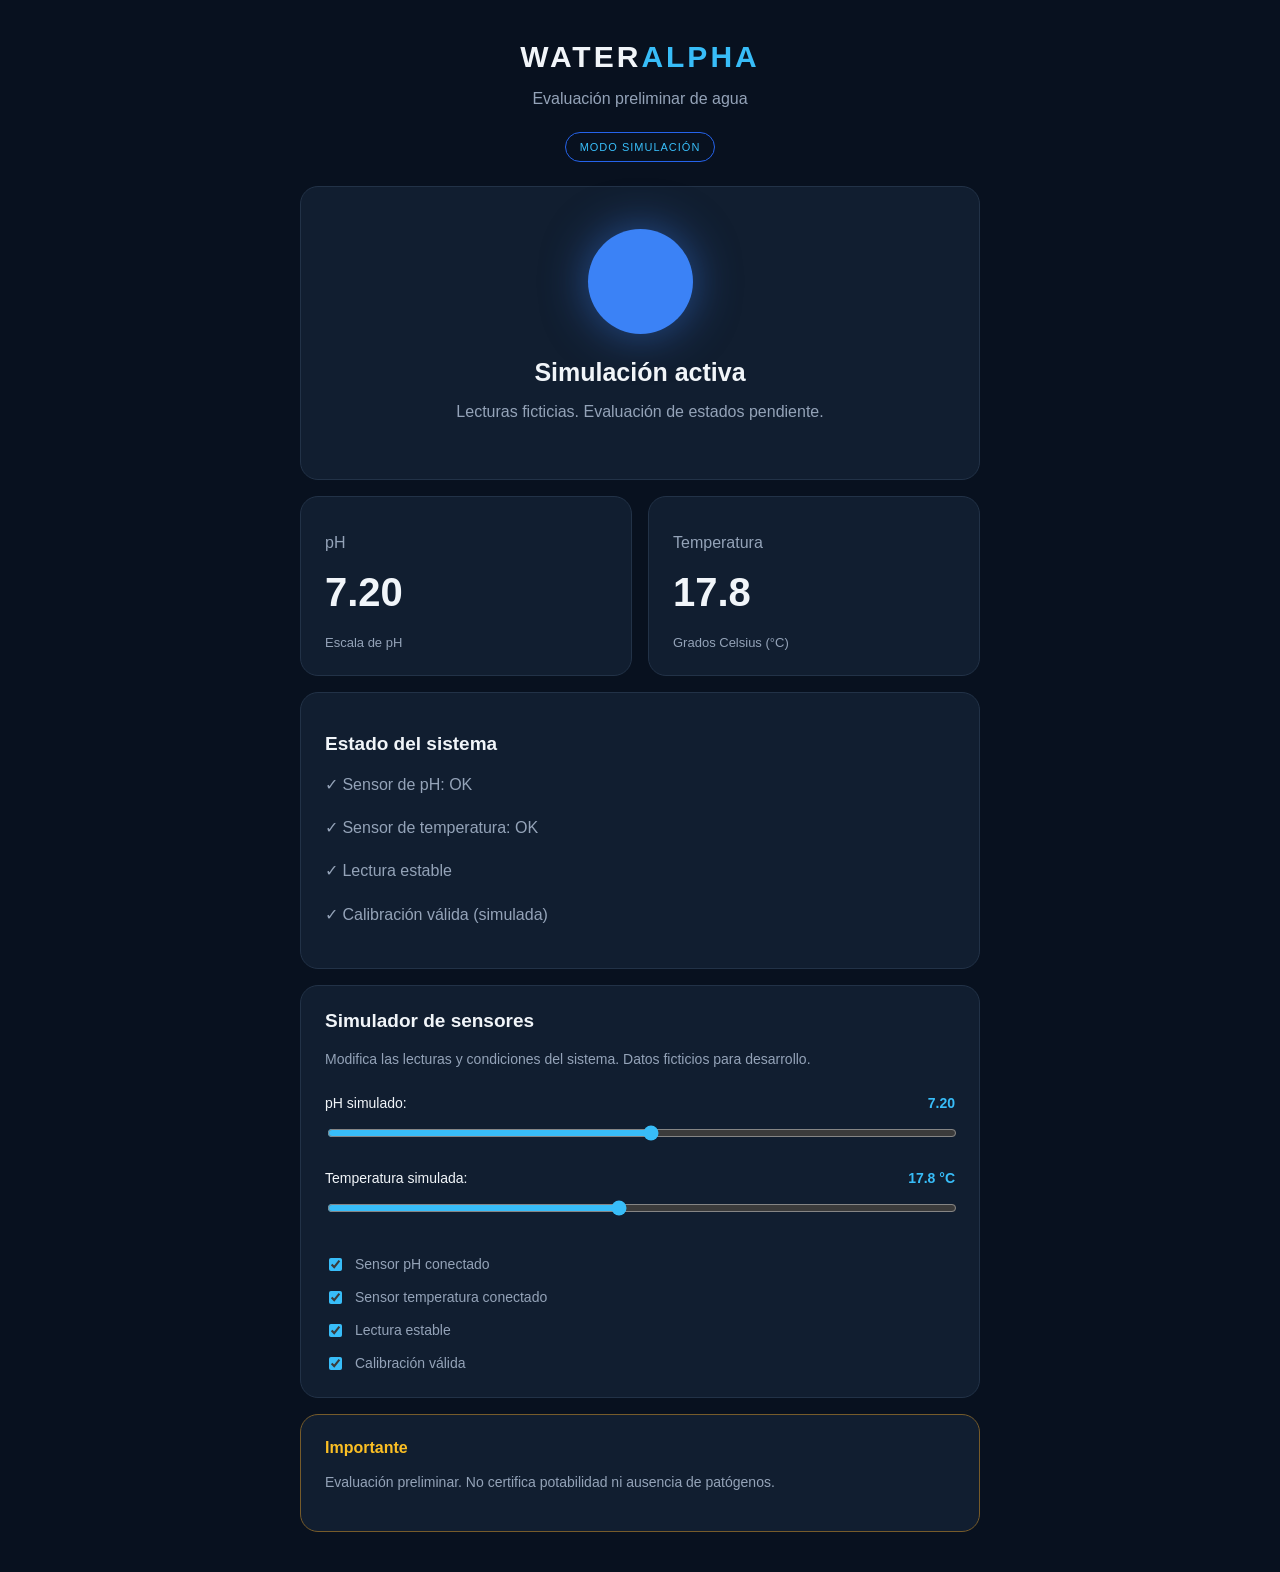
==== web/index.html @ 12fd8f4f "feat: simulador inicial de sensores y controles web Interfaz inicial WaterAlpha con HTML, CSS y Java" ====
<!DOCTYPE html>
<html lang="es">
<head>
  <meta charset="UTF-8">
  <meta name="viewport" content="width=device-width, initial-scale=1.0">

  <title>WaterAlpha | Evaluación de agua</title>

  <!-- Conexión con nuestro archivo CSS -->
  <link rel="stylesheet" href="style.css">
  <script src="mock.js" defer></script>
  <script src="app.js" defer></script>  
</head>

<body>

  <main class="dashboard">

    <!-- ENCABEZADO -->
    <header class="header">
      <span class="brand">WATER<span>ALPHA</span></span>
      <p>Evaluación preliminar de agua</p>
      <span class="mode">MODO SIMULACIÓN</span>
    </header>

    <!-- ESTADO PRINCIPAL -->
    <section class="status-card">
      <div id="status-light" class="status-light blue"></div>

      <h1 id="status-title">Inicializando</h1>

      <p id="status-message">
        Esperando mediciones...
      </p>
    </section>

    <!-- MEDICIONES -->
    <section class="measurements">

      <article class="measurement-card">
        <h2>pH</h2>
        <p id="ph-value" class="value">--</p>
        <span>Escala de pH</span>
      </article>

      <article class="measurement-card">
        <h2>Temperatura</h2>
        <p id="temperature-value" class="value">--</p>
        <span>Grados Celsius (°C)</span>
      </article>

    </section>

    <!-- DIAGNÓSTICO -->
    <section class="diagnostics">
      <h2>Estado del sistema</h2>

      <p id="ph-sensor-status">○ Sensor de pH: pendiente</p>
      <p id="temperature-sensor-status">○ Sensor de temperatura: pendiente</p>
      <p id="stability-status">○ Estabilidad: pendiente</p>
      <p id="calibration-status">○ Calibración: pendiente</p>
    </section>

    
<!-- PANEL DE SIMULACIÓN -->
<section class="simulator">

  <h2>Simulador de sensores</h2>

  <p class="simulator-description">
    Modifica las lecturas y condiciones del sistema.
    Datos ficticios para desarrollo.
  </p>

  <!-- Control de pH -->
  <div class="control">
    <label for="ph-input">
      pH simulado:
      <output id="ph-slider-value">7.20</output>
    </label>

    <input
      type="range"
      id="ph-input"
      min="0"
      max="14"
      step="0.05"
      value="7.2"
    >
  </div>

  <!-- Control de temperatura -->
  <div class="control">
    <label for="temperature-input">
      Temperatura simulada:
      <output id="temperature-slider-value">17.8 °C</output>
    </label>

    <input
      type="range"
      id="temperature-input"
      min="-10"
      max="50"
      step="0.1"
      value="17.8"
    >
  </div>

  <!-- Condiciones del sistema -->
  <div class="mock-flags">

    <label>
      <input type="checkbox" id="ph-connected" checked>
      Sensor pH conectado
    </label>

    <label>
      <input type="checkbox" id="temperature-connected" checked>
      Sensor temperatura conectado
    </label>

    <label>
      <input type="checkbox" id="stable-input" checked>
      Lectura estable
    </label>

    <label>
      <input type="checkbox" id="calibrated-input" checked>
      Calibración válida
    </label>

  </div>

</section>

    <!-- ADVERTENCIA -->
    <footer class="warning">
      <strong>Importante</strong>
      <p>
        Evaluación preliminar. No certifica potabilidad
        ni ausencia de patógenos.
      </p>
    </footer>

  </main>

</body>
</html>
---- web/style.css ----
/* WATERALPHA - ESTILOS INICIALES */

:root {
  --background: #08111f;
  --card: #111e30;
  --text: #f1f5f9;
  --muted: #94a3b8;
  --accent: #38bdf8;
}

* {
  box-sizing: border-box;
}

body {
  margin: 0;
  min-height: 100vh;
  font-family: Arial, sans-serif;
  background: var(--background);
  color: var(--text);
}

.dashboard {
  width: min(100% - 32px, 680px);
  margin: 40px auto;
}

/* ENCABEZADO */

.header {
  text-align: center;
  margin-bottom: 24px;
}

.brand {
  font-size: 30px;
  font-weight: 800;
  letter-spacing: 3px;
}

.brand span {
  color: var(--accent);
}

.header p {
  color: var(--muted);
}

.mode {
  display: inline-block;
  margin-top: 8px;
  padding: 8px 14px;
  border: 1px solid #2563eb;
  border-radius: 30px;
  font-size: 11px;
  letter-spacing: 1px;
  color: var(--accent);
}

/* TARJETAS */

.status-card,
.measurement-card,
.diagnostics,
.warning {
  background: var(--card);
  border: 1px solid #223247;
  border-radius: 18px;
  padding: 24px;
}

.status-card {
  text-align: center;
  padding: 42px 24px;
}

.status-card h1 {
  font-size: 25px;
  margin-bottom: 8px;
}

.status-card p {
  color: var(--muted);
}

/* LED VIRTUAL */

.status-light {
  width: 105px;
  height: 105px;
  margin: 0 auto 24px;
  border-radius: 50%;
  transition: background 0.3s, box-shadow 0.3s;
}

.status-light.blue {
  background: #3b82f6;
  box-shadow: 0 0 45px #3b82f680;
}

/* MEDICIONES */

.measurements {
  display: grid;
  grid-template-columns: repeat(2, 1fr);
  gap: 16px;
  margin: 16px 0;
}

.measurement-card h2 {
  color: var(--muted);
  font-size: 16px;
  font-weight: 400;
}

.value {
  font-size: 40px;
  font-weight: 700;
  margin: 18px 0;
}

.measurement-card span {
  color: var(--muted);
  font-size: 13px;
}

/* DIAGNÓSTICO */

.diagnostics h2 {
  font-size: 19px;
}

.diagnostics p {
  color: var(--muted);
  line-height: 1.7;
}

/* ADVERTENCIA */

.warning {
  margin-top: 16px;
  border-color: #765b2a;
}

.warning strong {
  color: #fbbf24;
}

.warning p {
  color: var(--muted);
  font-size: 14px;
  line-height: 1.6;
}

/* ADAPTACIÓN PARA CELULARES */

@media (max-width: 480px) {
  .dashboard {
    margin: 20px auto;
  }

  .measurements {
    grid-template-columns: 1fr;
  }

  .value {
    font-size: 36px;
  }
}


/* PANEL DE SIMULACIÓN */

.simulator {
  background: var(--card);
  border: 1px solid #223247;
  border-radius: 18px;
  padding: 24px;
  margin-top: 16px;
}

.simulator h2 {
  margin-top: 0;
  font-size: 19px;
}

.simulator-description {
  color: var(--muted);
  font-size: 14px;
  line-height: 1.6;
  margin-bottom: 25px;
}

.control {
  margin-bottom: 25px;
}

.control label {
  display: flex;
  justify-content: space-between;
  gap: 12px;
  margin-bottom: 12px;
  font-size: 14px;
}

.control output {
  color: var(--accent);
  font-weight: bold;
}

.control input[type="range"] {
  width: 100%;
  accent-color: var(--accent);
  cursor: pointer;
}

.mock-flags {
  display: grid;
  gap: 14px;
  padding-top: 10px;
}

.mock-flags label {
  display: flex;
  align-items: center;
  gap: 10px;
  font-size: 14px;
  color: var(--muted);
  cursor: pointer;
}

.mock-flags input {
  accent-color: var(--accent);
}
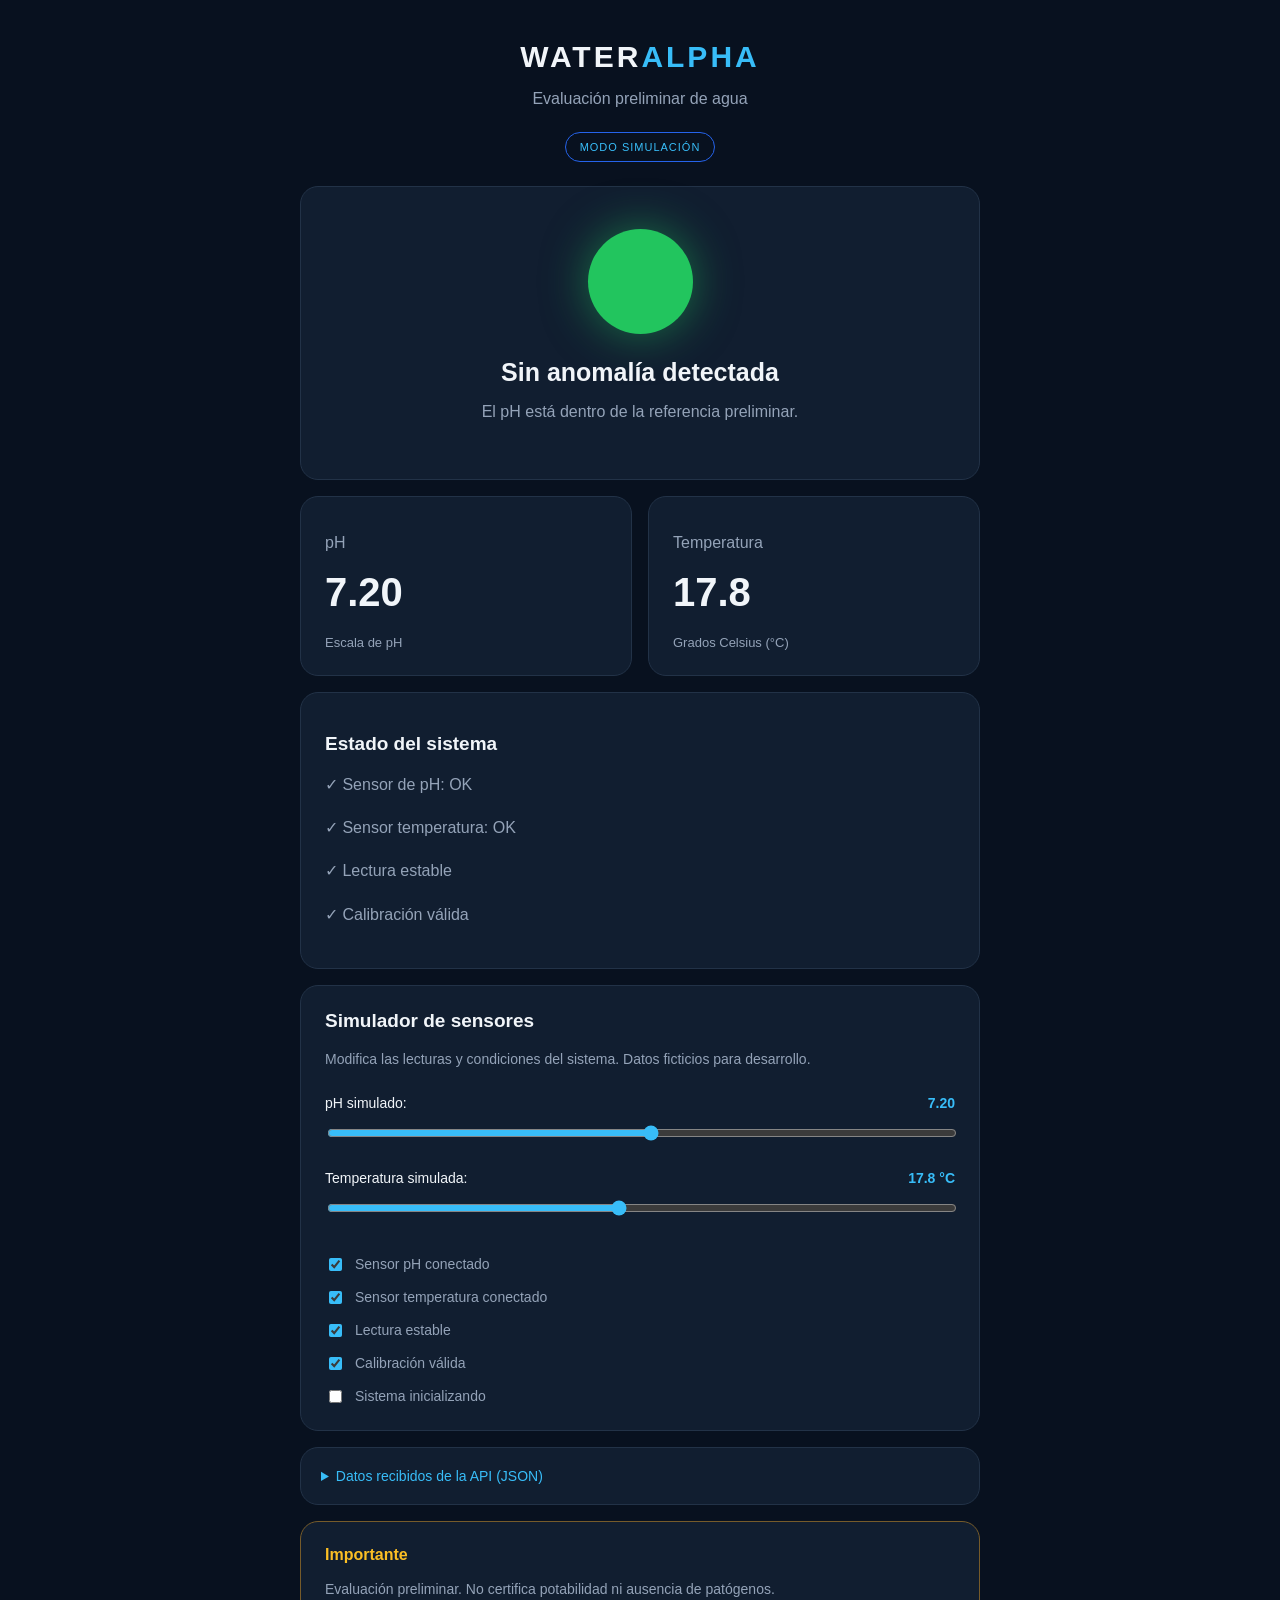
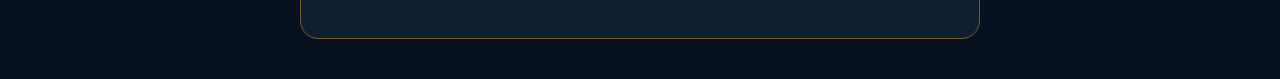
==== commit 08edf7a5: "feat: capa API desacoplada y contrato JSON" ====
--- a/web/index.html
+++ b/web/index.html
@@ -9,8 +9,12 @@
 
   <!-- Conexión con nuestro archivo CSS -->
   <link rel="stylesheet" href="style.css">
+  <script src="config.js" defer></script>
   <script src="mock.js" defer></script>
-  <script src="app.js" defer></script>  
+  <script src="state_machine.js" defer></script>
+  <script src="api.js" defer></script>
+  <script src="app.js" defer></script>
+ 
 </head>
 
 <body>
@@ -21,7 +25,7 @@
     <header class="header">
       <span class="brand">WATER<span>ALPHA</span></span>
       <p>Evaluación preliminar de agua</p>
-      <span class="mode">MODO SIMULACIÓN</span>
+      <span id="mode-badge" class="mode">MODO SIMULACIÓN</span>
     </header>
 
     <!-- ESTADO PRINCIPAL -->
@@ -129,10 +133,29 @@
       <input type="checkbox" id="calibrated-input" checked>
       Calibración válida
     </label>
+    
+    <label>
+      <input type="checkbox" id="initializing-input">
+      Sistema inicializando
+    </label>
+
 
   </div>
 
 </section>
+
+
+<!-- INSPECTOR DE API -->
+<details class="api-debug">
+
+  <summary>
+    Datos recibidos de la API (JSON)
+  </summary>
+
+  <pre id="json-preview">Esperando respuesta...</pre>
+
+</details>
+
 
     <!-- ADVERTENCIA -->
     <footer class="warning">
--- a/web/style.css
+++ b/web/style.css
@@ -233,3 +233,84 @@
 .mock-flags input {
   accent-color: var(--accent);
 }
+
+
+/* ESTADOS DEL LED VIRTUAL */
+
+.status-light.green {
+  background: #22c55e;
+  box-shadow: 0 0 45px #22c55e80;
+}
+
+.status-light.yellow {
+  background: #eab308;
+  box-shadow: 0 0 45px #eab30880;
+}
+
+.status-light.red {
+  background: #ef4444;
+  box-shadow: 0 0 45px #ef444480;
+}
+
+.status-light.magenta {
+  background: #d946ef;
+  box-shadow: 0 0 45px #d946ef80;
+  animation: error-pulse 1.5s ease-in-out infinite;
+}
+
+@keyframes error-pulse {
+  0%, 100% {
+    opacity: 1;
+  }
+
+  50% {
+    opacity: 0.35;
+  }
+}
+
+/* Accesibilidad: reducir animaciones */
+@media (prefers-reduced-motion: reduce) {
+  .status-light.magenta {
+    animation: none;
+  }
+}
+
+
+/* INSPECTOR DE API */
+
+.api-debug {
+  margin-top: 16px;
+  padding: 20px;
+  background: var(--card);
+  border: 1px solid #223247;
+  border-radius: 18px;
+}
+
+.api-debug summary {
+  cursor: pointer;
+  color: var(--accent);
+  font-size: 14px;
+}
+
+.api-debug pre {
+  padding: 16px;
+  background: #08111f;
+  border-radius: 10px;
+  color: #cbd5e1;
+  font-size: 12px;
+  line-height: 1.6;
+  white-space: pre-wrap;
+  overflow-wrap: anywhere;
+  max-height: 320px;
+  overflow: auto;
+}
+
+/* Estado de pérdida de comunicación */
+.status-light.offline {
+  background: #64748b;
+  box-shadow: 0 0 25px #64748b55;
+}
+
+.simulator[hidden] {
+  display: none;
+}
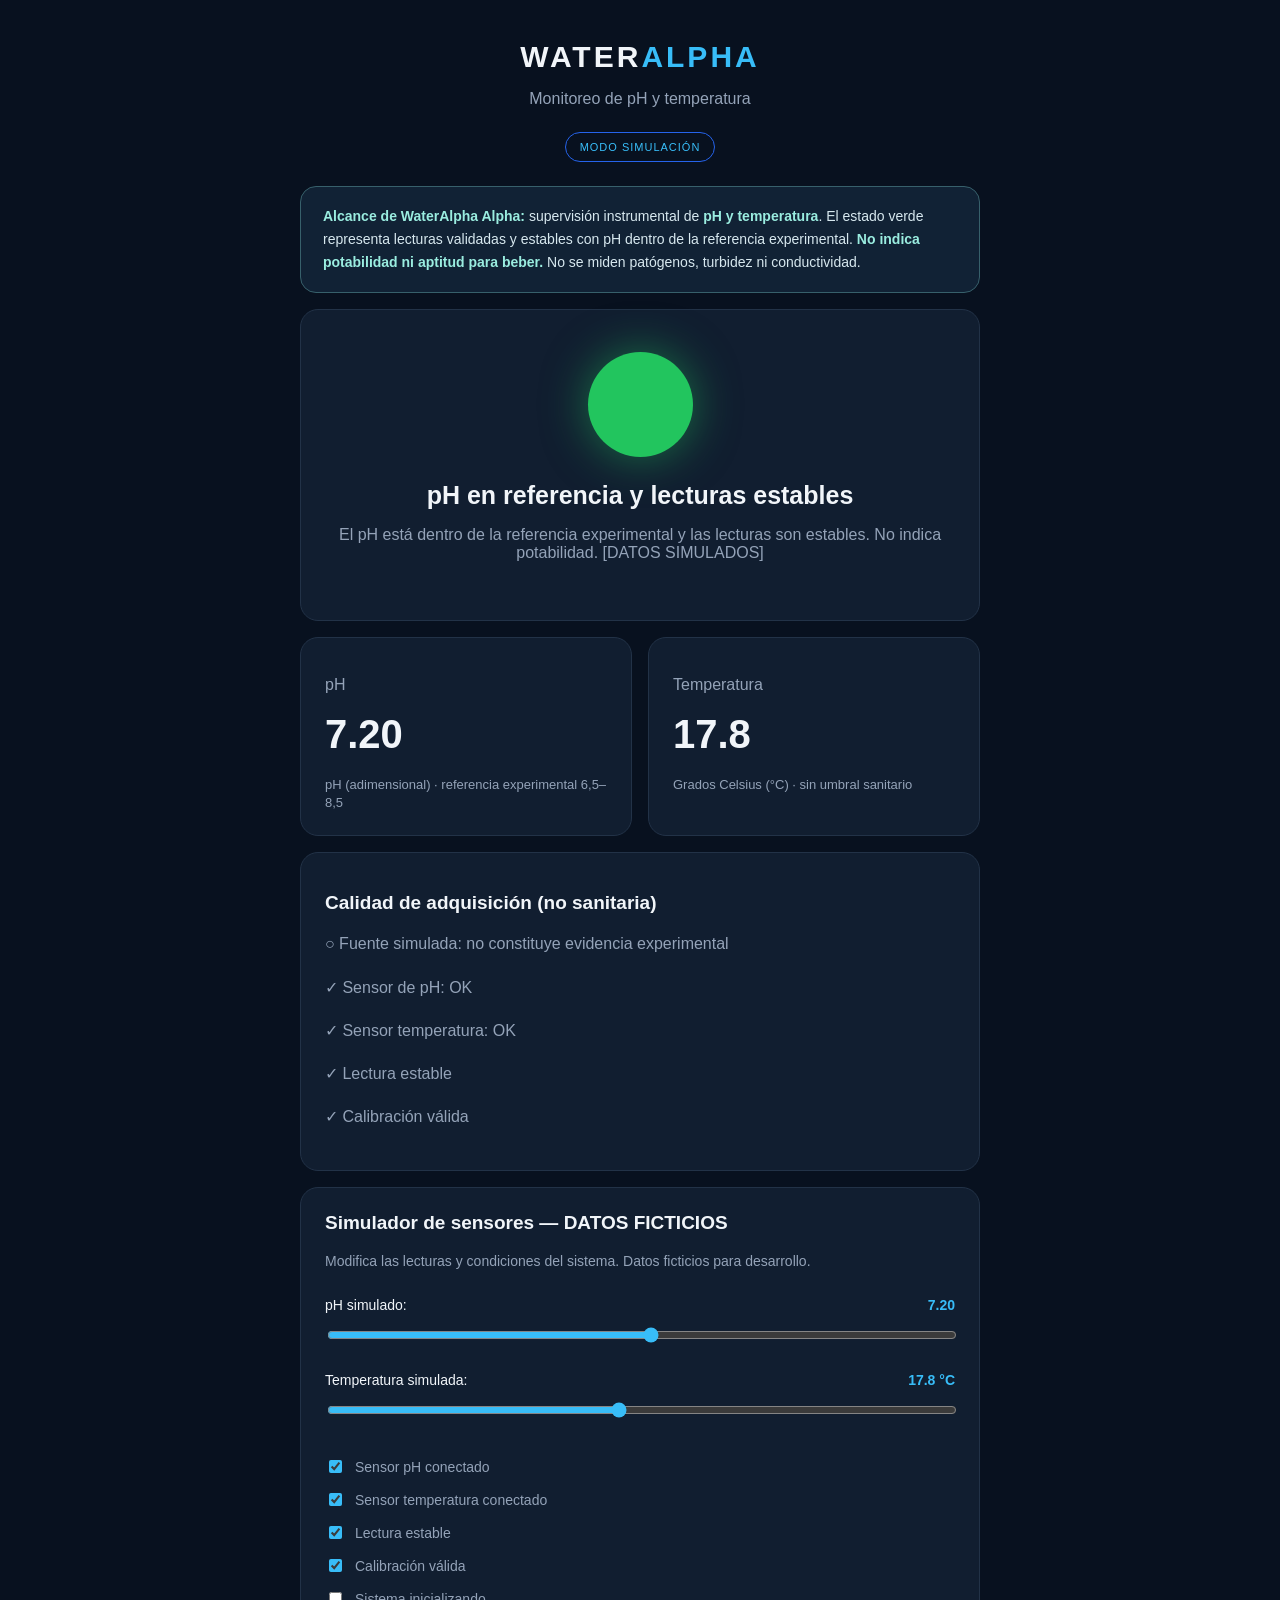
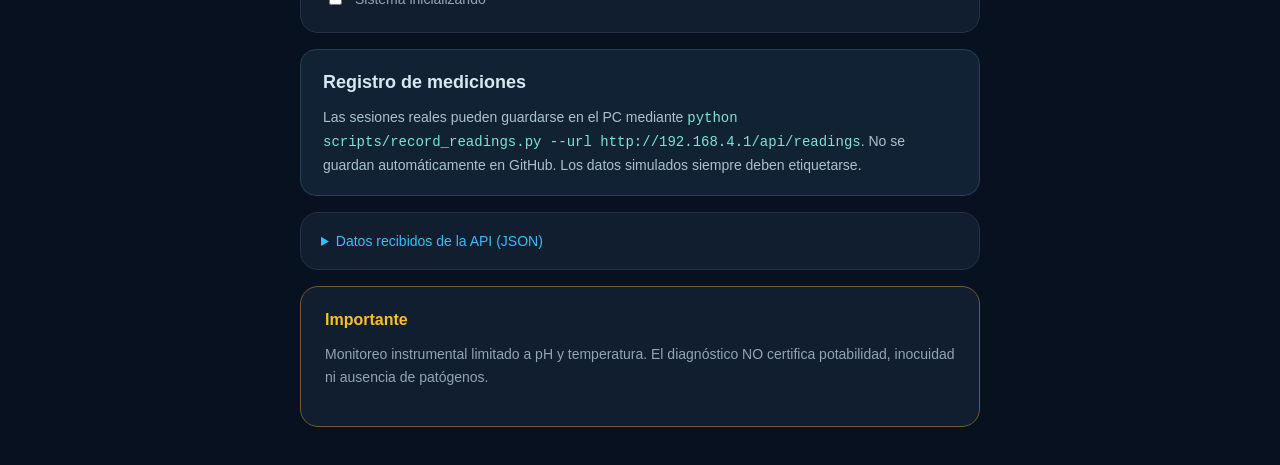
==== commit 1a90908a: "feat(avance3): distinguir modo real, evaluar estabilidad térmica y adaptar web y 3 LEDs" ====
--- a/web/index.html
+++ b/web/index.html
@@ -5,7 +5,7 @@
   <meta charset="UTF-8">
   <meta name="viewport" content="width=device-width, initial-scale=1.0">
 
-  <title>WaterAlpha | Evaluación de agua</title>
+  <title>WaterAlpha | Monitoreo instrumental de pH y temperatura</title>
 
   <!-- Conexión con nuestro archivo CSS -->
   <link rel="stylesheet" href="style.css">
@@ -24,12 +24,13 @@
     <!-- ENCABEZADO -->
     <header class="header">
       <span class="brand">WATER<span>ALPHA</span></span>
-      <p>Evaluación preliminar de agua</p>
+      <p>Monitoreo de pH y temperatura</p>
       <span id="mode-badge" class="mode">MODO SIMULACIÓN</span>
     </header>
 
     <!-- ESTADO PRINCIPAL -->
-    <section class="status-card">
+    <section class="scope-notice" role="note"><strong>Alcance de WaterAlpha Alpha:</strong> supervisión instrumental de <strong>pH y temperatura</strong>. El estado verde representa lecturas validadas y estables con pH dentro de la referencia experimental. <strong>No indica potabilidad ni aptitud para beber.</strong> No se miden patógenos, turbidez ni conductividad.</section>
+<section class="status-card">
       <div id="status-light" class="status-light blue"></div>
 
       <h1 id="status-title">Inicializando</h1>
@@ -45,20 +46,21 @@
       <article class="measurement-card">
         <h2>pH</h2>
         <p id="ph-value" class="value">--</p>
-        <span>Escala de pH</span>
+        <span>pH (adimensional) · referencia experimental 6,5–8,5</span>
       </article>
 
       <article class="measurement-card">
         <h2>Temperatura</h2>
         <p id="temperature-value" class="value">--</p>
-        <span>Grados Celsius (°C)</span>
+        <span>Grados Celsius (°C) · sin umbral sanitario</span>
       </article>
 
     </section>
 
     <!-- DIAGNÓSTICO -->
     <section class="diagnostics">
-      <h2>Estado del sistema</h2>
+      <h2>Calidad de adquisición (no sanitaria)</h2>
+      <p id="reading-valid-status">○ Validez de lectura: pendiente</p>
 
       <p id="ph-sensor-status">○ Sensor de pH: pendiente</p>
       <p id="temperature-sensor-status">○ Sensor de temperatura: pendiente</p>
@@ -70,7 +72,7 @@
 <!-- PANEL DE SIMULACIÓN -->
 <section class="simulator">
 
-  <h2>Simulador de sensores</h2>
+  <h2>Simulador de sensores — DATOS FICTICIOS</h2>
 
   <p class="simulator-description">
     Modifica las lecturas y condiciones del sistema.
@@ -145,6 +147,7 @@
 </section>
 
 
+<section class="persist-info"><h2>Registro de mediciones</h2><p>Las sesiones reales pueden guardarse en el PC mediante <code>python scripts/record_readings.py --url http://192.168.4.1/api/readings</code>. No se guardan automáticamente en GitHub. Los datos simulados siempre deben etiquetarse.</p></section>
 <!-- INSPECTOR DE API -->
 <details class="api-debug">
 
@@ -161,8 +164,8 @@
     <footer class="warning">
       <strong>Importante</strong>
       <p>
-        Evaluación preliminar. No certifica potabilidad
-        ni ausencia de patógenos.
+        Monitoreo instrumental limitado a pH y temperatura. El diagnóstico
+        NO certifica potabilidad, inocuidad ni ausencia de patógenos.
       </p>
     </footer>
 
--- a/web/style.css
+++ b/web/style.css
@@ -314,3 +314,13 @@
 .simulator[hidden] {
   display: none;
 }
+
+/* Avance 3: declaración explícita de alcance y registro */
+.scope-notice,.persist-info{background:#112235;border:1px solid #37606b;border-radius:16px;padding:18px 22px;margin:16px 0;line-height:1.65;color:#d7e8ef;font-size:14px}
+.scope-notice strong{color:#9aede0}
+.persist-info{border-color:#244256}
+.persist-info h2{margin:0 0 8px;font-size:18px}
+.persist-info p{margin:0;color:#a9c2ce}
+.persist-info code{color:#7be4d2;overflow-wrap:anywhere}
+.status-light.magenta{animation:error-pulse .55s steps(1) infinite}
+@media(prefers-reduced-motion:reduce){.status-light.magenta{animation:none}}
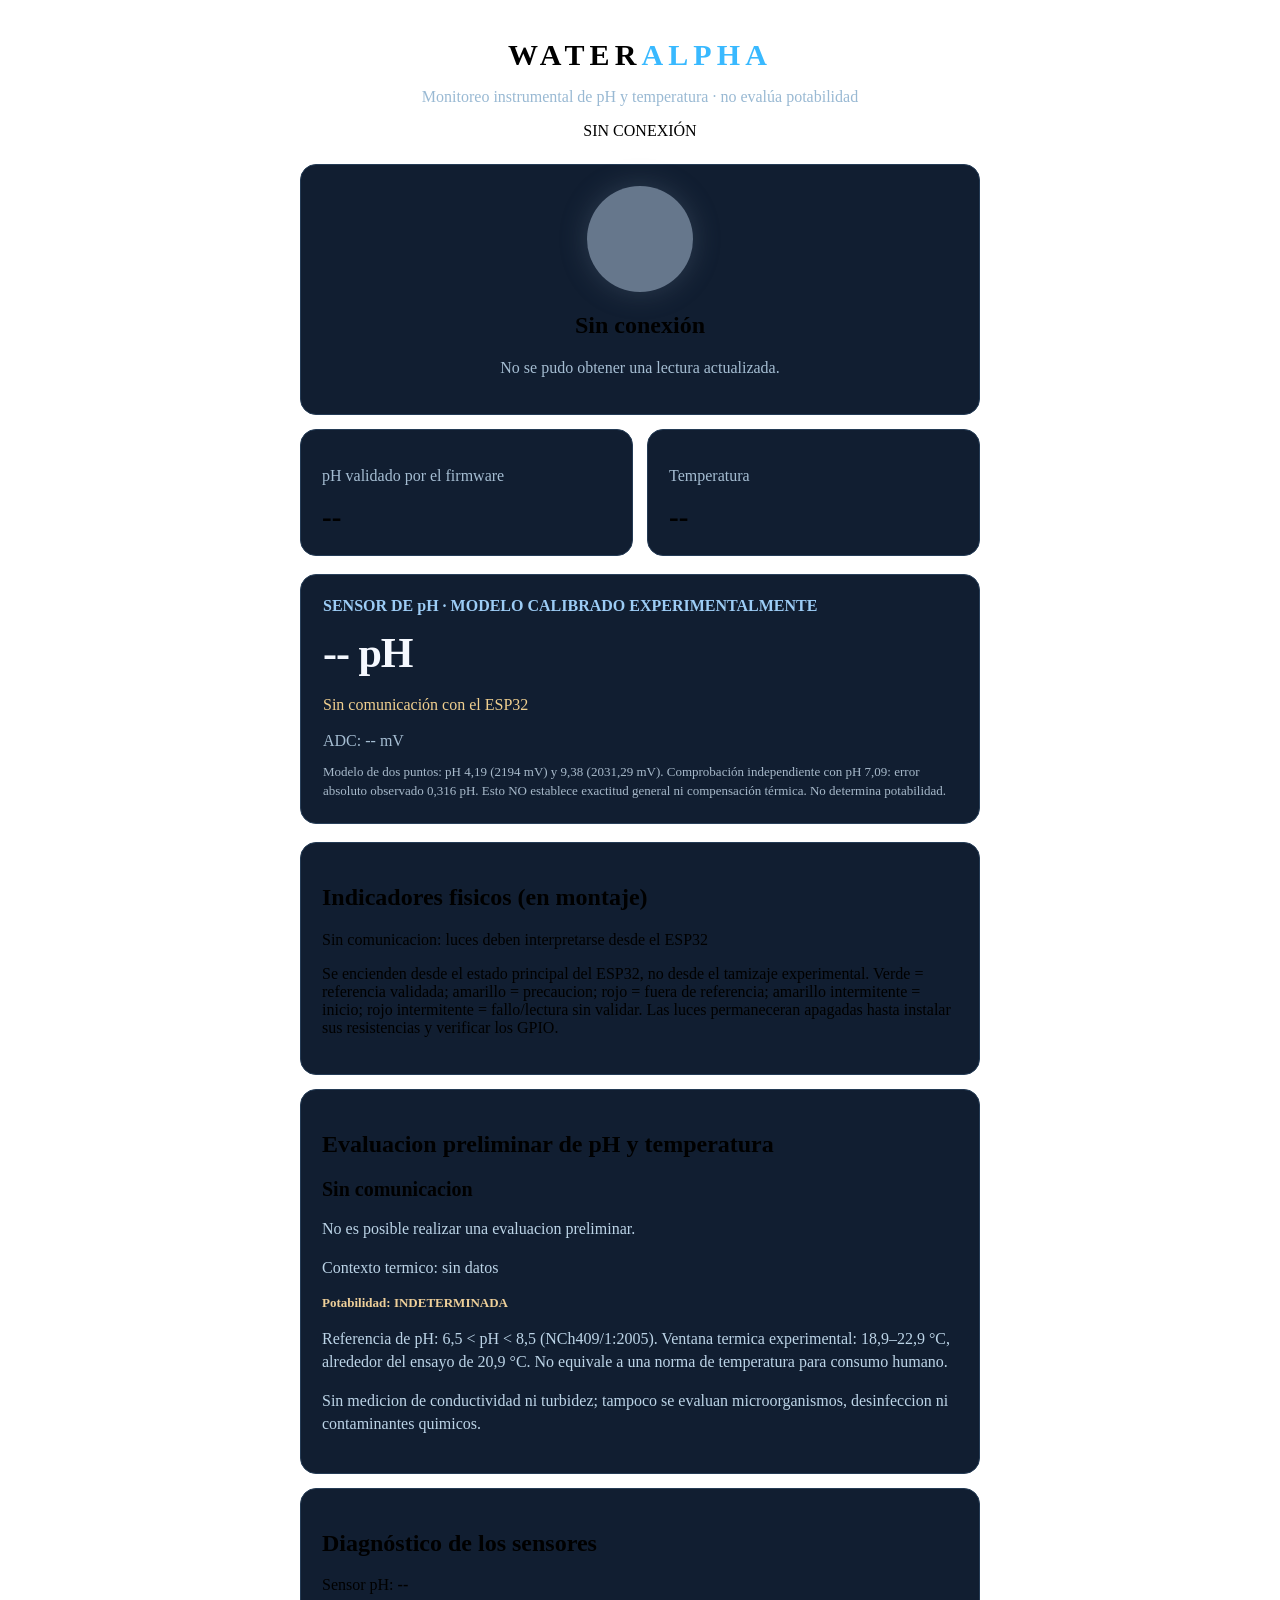
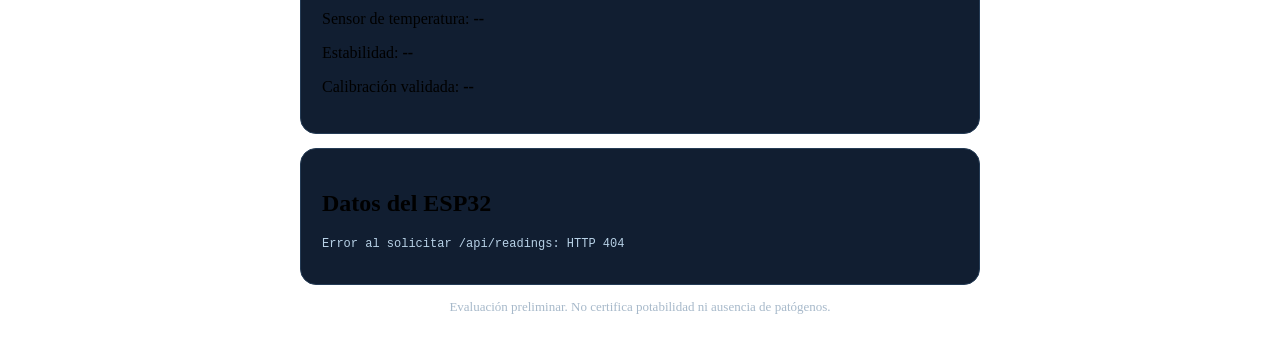
==== commit 44c8c6fe: "UPDATE Calibracion realizada. Se modifico la pagina para recibir veredictos en funcion del ph y de t" ====
--- a/web/index.html
+++ b/web/index.html
@@ -1,175 +1,315 @@
-
 <!DOCTYPE html>
 <html lang="es">
 <head>
   <meta charset="UTF-8">
   <meta name="viewport" content="width=device-width, initial-scale=1.0">
-
-  <title>WaterAlpha | Monitoreo instrumental de pH y temperatura</title>
-
-  <!-- Conexión con nuestro archivo CSS -->
-  <link rel="stylesheet" href="style.css">
-  <script src="config.js" defer></script>
-  <script src="mock.js" defer></script>
-  <script src="state_machine.js" defer></script>
-  <script src="api.js" defer></script>
-  <script src="app.js" defer></script>
- 
+  <meta name="theme-color" content="#081322">
+  <title>WaterAlpha | Monitoreo de pH y temperatura</title>
+  <link rel="stylesheet" href="/style.css">
+  <style>
+    /* Solo añade estilos a las tarjetas nuevas; mantiene style.css original. */
+    .wa-experimental {
+      max-width: 680px;
+      margin: 18px auto;
+      padding: 22px;
+      border-radius: 16px;
+      background: #111e31;
+      border: 1px solid #29405a;
+      color: #f5f8fe;
+      box-sizing: border-box;
+    }
+    .wa-experimental h2 {
+      font-size: 16px;
+      margin: 0 0 14px;
+      color: #9cccf5;
+    }
+    .wa-experimental .wa-reading {
+      font-size: clamp(30px, 7vw, 42px);
+      font-weight: 750;
+      letter-spacing: -1px;
+      font-variant-numeric: tabular-nums;
+    }
+    .wa-experimental .wa-mv {
+      color: #a5bdd2;
+      margin: 7px 0;
+      font-variant-numeric: tabular-nums;
+    }
+    .wa-experimental p { line-height: 1.45; }
+    .wa-experimental .wa-note {
+      color: #a7b9ca;
+      font-size: 13px;
+      margin-bottom: 0;
+    }
+    .wa-experimental .wa-preview-status { color: #f0cf8f; }
+    .wa-local-layout {
+      max-width: 680px;
+      margin: 0 auto;
+      padding: 10px 12px 35px;
+    }
+    .wa-local-layout header { text-align: center; margin: 18px auto 24px; }
+    .wa-local-layout header h1 {
+      letter-spacing: .17em;
+      font-size: 30px;
+      margin-bottom: 10px;
+    }
+    .wa-local-layout header p { color: #99b9d3; }
+    .wa-local-layout .wa-card {
+      background: #111e31;
+      border: 1px solid #243b55;
+      border-radius: 16px;
+      padding: 21px;
+      margin: 14px 0;
+    }
+    .wa-local-layout .wa-state { text-align: center; }
+    #status-light {
+      display: block;
+      width: 106px;
+      height: 106px;
+      margin: 0 auto 20px;
+      border-radius: 50%;
+      background: #66778c;
+      box-shadow: 0 0 28px rgba(130, 150, 170, .12);
+    }
+    .wa-local-layout .wa-grid {
+      display: grid;
+      grid-template-columns: repeat(2, minmax(0, 1fr));
+      gap: 14px;
+    }
+    .wa-local-layout .wa-grid .wa-card { margin: 0; }
+    .wa-local-layout .wa-value { font-size: 29px; font-weight: 700; }
+    .wa-local-layout .wa-muted { color: #a5bdd2; }
+
+    .wa-screening-title { font-size: 20px; font-weight: 700; margin: 8px 0; }
+    .wa-screening-text { color: #bcd4e7; line-height: 1.45; }
+    .wa-screening-warning { color: #eecf99; font-size: 13px; }
+    .wa-local-layout .simulator { display: none; }
+    .wa-local-layout pre {
+      white-space: pre-wrap;
+      overflow-wrap: anywhere;
+      color: #b8d2e7;
+      font-size: 12px;
+    }
+    .wa-local-layout footer { color: #a7b9ca; font-size: 13px; text-align: center; }
+    @media (max-width: 430px) {
+      .wa-local-layout .wa-grid { grid-template-columns: 1fr; }
+    }
+  </style>
 </head>
-
 <body>
-
-  <main class="dashboard">
-
-    <!-- ENCABEZADO -->
-    <header class="header">
-      <span class="brand">WATER<span>ALPHA</span></span>
-      <p>Monitoreo de pH y temperatura</p>
-      <span id="mode-badge" class="mode">MODO SIMULACIÓN</span>
+  <main class="wa-local-layout">
+    <header>
+      <h1>WATER<span style="color:#39b9ff">ALPHA</span></h1>
+      <p>Monitoreo instrumental de pH y temperatura · no evalúa potabilidad</p>
+      <div id="mode-badge" class="mode">MODO REAL</div>
     </header>
 
-    <!-- ESTADO PRINCIPAL -->
-    <section class="scope-notice" role="note"><strong>Alcance de WaterAlpha Alpha:</strong> supervisión instrumental de <strong>pH y temperatura</strong>. El estado verde representa lecturas validadas y estables con pH dentro de la referencia experimental. <strong>No indica potabilidad ni aptitud para beber.</strong> No se miden patógenos, turbidez ni conductividad.</section>
-<section class="status-card">
-      <div id="status-light" class="status-light blue"></div>
-
-      <h1 id="status-title">Inicializando</h1>
-
-      <p id="status-message">
-        Esperando mediciones...
+    <!-- IDs originales: app.js sigue actualizando el estado virtual. -->
+    <section class="wa-card wa-state" aria-live="polite">
+      <span id="status-light" aria-hidden="true"></span>
+      <h2 id="status-title">Inicializando...</h2>
+      <p id="status-message" class="wa-muted">Esperando una lectura actualizada.</p>
+    </section>
+
+    <div class="wa-grid">
+      <section class="wa-card">
+        <p class="wa-muted">pH validado por el firmware</p>
+        <div id="ph-value" class="wa-value">--</div>
+      </section>
+      <section class="wa-card">
+        <p class="wa-muted">Temperatura</p>
+        <div id="temperature-value" class="wa-value">--</div>
+      </section>
+    </div>
+
+    <!-- NUEVO: vista experimental separada del pH oficial y del semaforo. -->
+    <section class="wa-experimental" aria-labelledby="wa-exp-heading">
+      <h2 id="wa-exp-heading">SENSOR DE pH · MODELO CALIBRADO EXPERIMENTALMENTE</h2>
+      <div id="ph-preview" class="wa-reading">-- pH</div>
+      <p id="ph-preview-state" class="wa-preview-status">Esperando datos del ESP32...</p>
+      <div id="ph-preview-mv" class="wa-mv">ADC: -- mV</div>
+      <p class="wa-note">
+        Modelo de dos puntos: pH 4,19 (2194 mV) y 9,38 (2031,29 mV).
+        Comprobación independiente con pH 7,09: error absoluto observado 0,316 pH.
+        Esto NO establece exactitud general ni compensación térmica.
+        No determina potabilidad.
       </p>
     </section>
 
-    <!-- MEDICIONES -->
-    <section class="measurements">
-
-      <article class="measurement-card">
-        <h2>pH</h2>
-        <p id="ph-value" class="value">--</p>
-        <span>pH (adimensional) · referencia experimental 6,5–8,5</span>
-      </article>
-
-      <article class="measurement-card">
-        <h2>Temperatura</h2>
-        <p id="temperature-value" class="value">--</p>
-        <span>Grados Celsius (°C) · sin umbral sanitario</span>
-      </article>
-
-    </section>
-
-    <!-- DIAGNÓSTICO -->
-    <section class="diagnostics">
-      <h2>Calidad de adquisición (no sanitaria)</h2>
-      <p id="reading-valid-status">○ Validez de lectura: pendiente</p>
-
-      <p id="ph-sensor-status">○ Sensor de pH: pendiente</p>
-      <p id="temperature-sensor-status">○ Sensor de temperatura: pendiente</p>
-      <p id="stability-status">○ Estabilidad: pendiente</p>
-      <p id="calibration-status">○ Calibración: pendiente</p>
-    </section>
-
-    
-<!-- PANEL DE SIMULACIÓN -->
-<section class="simulator">
-
-  <h2>Simulador de sensores — DATOS FICTICIOS</h2>
-
-  <p class="simulator-description">
-    Modifica las lecturas y condiciones del sistema.
-    Datos ficticios para desarrollo.
-  </p>
-
-  <!-- Control de pH -->
-  <div class="control">
-    <label for="ph-input">
-      pH simulado:
-      <output id="ph-slider-value">7.20</output>
-    </label>
-
-    <input
-      type="range"
-      id="ph-input"
-      min="0"
-      max="14"
-      step="0.05"
-      value="7.2"
-    >
-  </div>
-
-  <!-- Control de temperatura -->
-  <div class="control">
-    <label for="temperature-input">
-      Temperatura simulada:
-      <output id="temperature-slider-value">17.8 °C</output>
-    </label>
-
-    <input
-      type="range"
-      id="temperature-input"
-      min="-10"
-      max="50"
-      step="0.1"
-      value="17.8"
-    >
-  </div>
-
-  <!-- Condiciones del sistema -->
-  <div class="mock-flags">
-
-    <label>
-      <input type="checkbox" id="ph-connected" checked>
-      Sensor pH conectado
-    </label>
-
-    <label>
-      <input type="checkbox" id="temperature-connected" checked>
-      Sensor temperatura conectado
-    </label>
-
-    <label>
-      <input type="checkbox" id="stable-input" checked>
-      Lectura estable
-    </label>
-
-    <label>
-      <input type="checkbox" id="calibrated-input" checked>
-      Calibración válida
-    </label>
-    
-    <label>
-      <input type="checkbox" id="initializing-input">
-      Sistema inicializando
-    </label>
-
-
-  </div>
-
-</section>
-
-
-<section class="persist-info"><h2>Registro de mediciones</h2><p>Las sesiones reales pueden guardarse en el PC mediante <code>python scripts/record_readings.py --url http://192.168.4.1/api/readings</code>. No se guardan automáticamente en GitHub. Los datos simulados siempre deben etiquetarse.</p></section>
-<!-- INSPECTOR DE API -->
-<details class="api-debug">
-
-  <summary>
-    Datos recibidos de la API (JSON)
-  </summary>
-
-  <pre id="json-preview">Esperando respuesta...</pre>
-
-</details>
-
-
-    <!-- ADVERTENCIA -->
-    <footer class="warning">
-      <strong>Importante</strong>
-      <p>
-        Monitoreo instrumental limitado a pH y temperatura. El diagnóstico
-        NO certifica potabilidad, inocuidad ni ausencia de patógenos.
-      </p>
+
+    <section class="wa-card" aria-live="polite">
+      <h2>Indicadores fisicos (en montaje)</h2>
+      <p id="led-indicator-status">Esperando estado...</p>
+      <p class="wa-note">Se encienden desde el estado principal del ESP32, no desde el tamizaje experimental.
+        Verde = referencia validada; amarillo = precaucion; rojo = fuera de referencia;
+        amarillo intermitente = inicio; rojo intermitente = fallo/lectura sin validar.
+        Las luces permaneceran apagadas hasta instalar sus resistencias y verificar los GPIO.</p>
+    </section>
+
+    <!-- Evaluacion experimental adicional: nunca reemplaza el estado formal MAGENTA. -->
+    <section class="wa-card" aria-labelledby="screening-heading" aria-live="polite">
+      <h2 id="screening-heading">Evaluacion preliminar de pH y temperatura</h2>
+      <p id="screening-title" class="wa-screening-title">Esperando datos del ESP32...</p>
+      <p id="screening-message" class="wa-screening-text">La evaluacion no determina potabilidad.</p>
+      <p id="temperature-context" class="wa-screening-text">Contexto termico: --</p>
+      <p class="wa-screening-warning"><strong>Potabilidad: <span id="potability-status">INDETERMINADA</span></strong></p>
+      <p class="wa-screening-text">Referencia de pH: 6,5 &lt; pH &lt; 8,5 (NCh409/1:2005).
+        Ventana termica experimental: 18,9–22,9 °C, alrededor del ensayo de 20,9 °C.
+        No equivale a una norma de temperatura para consumo humano.</p>
+      <p class="wa-screening-text">Sin medicion de conductividad ni turbidez; tampoco se evaluan
+        microorganismos, desinfeccion ni contaminantes quimicos.</p>
+    </section>
+
+    <section class="wa-card">
+      <h2>Diagnóstico de los sensores</h2>
+      <p>Sensor pH: <strong id="ph-sensor-status">--</strong></p>
+      <p>Sensor de temperatura: <strong id="temperature-sensor-status">--</strong></p>
+      <p>Estabilidad: <strong id="stability-status">--</strong></p>
+      <p>Calibración validada: <strong id="calibration-status">--</strong></p>
+    </section>
+
+    <section class="wa-card">
+      <h2>Datos del ESP32</h2>
+      <pre id="json-preview">Esperando respuesta...</pre>
+    </section>
+
+    <footer>
+      Evaluación preliminar. No certifica potabilidad ni ausencia de patógenos.
     </footer>
-
   </main>
 
+  <!-- Vista REAL independiente. No depende de app.js ni modifica firmware. -->
+  <script>
+    (() => {
+      "use strict";
+      const el = (id) => document.getElementById(id);
+      const REFRESH_MS = 1500;
+      let pending = false;
+
+      const COLORS = {
+        BLUE: "#3498ed",
+        GREEN: "#34bb8c",
+        YELLOW: "#e9b849",
+        RED: "#e16472",
+        MAGENTA: "#b566df"
+      };
+      const HEADINGS = {
+        BLUE: "Inicializando",
+        GREEN: "Dentro de referencias preliminares",
+        YELLOW: "Atención",
+        RED: "Fuera de referencias preliminares",
+        MAGENTA: "Medición no validada"
+      };
+      const number = (n) => typeof n === "number" && Number.isFinite(n);
+      const SCREEN_LABELS = {
+        NO_EVALUABLE: "Evaluacion no disponible",
+        ALERTA_PH: "Alerta preliminar de pH",
+        PRECAUCION: "Precaucion: revisar condiciones",
+        PH_DENTRO_REFERENCIA: "pH experimental dentro de referencia"
+      };
+
+      function colorLight(state) {
+        const color = COLORS[state] || "#66778c";
+        el("status-light").style.background = color;
+        el("status-light").style.boxShadow = `0 0 28px ${color}55`;
+      }
+
+      function showReadings(data) {
+        const real = data.mode === "REAL";
+        const tempOK = data.temperature_sensor_ok === true && number(data.temperature);
+        const adcOK = real && number(data.ph_adc_mv);
+        const experimentalOK = real && number(data.ph_estimated);
+        // Mostrar una lectura calibrada aunque esté transitoriamente inestable;
+        // su diagnostico de validez permanece visible por separado.
+        const officialPhOK = data.calibrated === true &&
+                             data.ph_sensor_ok === true && number(data.ph);
+        const state = typeof data.state === "string" ? data.state : "MAGENTA";
+
+        el("mode-badge").textContent = real ? "MODO REAL" : `MODO ${data.mode || "DESCONOCIDO"}`;
+        el("status-title").textContent = HEADINGS[state] || state;
+        el("status-message").textContent = data.message || "Sin mensaje del ESP32";
+        colorLight(state);
+        const physicalText = {
+          GREEN: "VERDE fijo - pH dentro del criterio experimental, mediciones formalmente validadas",
+          YELLOW: "AMARILLO fijo - precaucion / estabilidad pendiente",
+          RED: "ROJO fijo - pH fuera de referencia experimental",
+          BLUE: "AMARILLO intermitente lento - inicializando",
+          MAGENTA: "ROJO intermitente rapido - medicion no validada"
+        };
+        el("led-indicator-status").textContent = physicalText[state] || "Estado no disponible";
+
+        el("temperature-value").textContent = tempOK ? `${data.temperature.toFixed(2)} °C` : "--";
+        el("ph-value").textContent = officialPhOK ? data.ph.toFixed(2) : "--";
+        el("ph-preview-mv").textContent = adcOK
+          ? `ADC: ${Math.round(data.ph_adc_mv)} mV` : "ADC: -- mV";
+        el("ph-preview").textContent = experimentalOK
+          ? `${data.ph_estimated.toFixed(2)} pH` : "-- pH";
+        el("ph-preview-state").textContent = experimentalOK
+          ? "Estimación por calibración experimental de 2 puntos · verificación en firmware: " +
+            (data.calibrated === true ? "confirmada por firmware" : "pendiente de evidencia en firmware")
+          : adcOK
+            ? "ADC recibido; sin estimación válida (fuera de rango o modelo no disponible)"
+            : "Señal de pH no disponible";
+
+        el("ph-sensor-status").textContent = data.ph_sensor_ok === true
+          ? "Validación electrónica habilitada"
+          : adcOK ? "ADC activo; validación de pH pendiente" : "No disponible / sin validar";
+        el("temperature-sensor-status").textContent = tempOK ? "Conectado" : "No disponible";
+        el("stability-status").textContent = data.stable === true ? "Sí" : "No verificada";
+        el("calibration-status").textContent = data.calibrated === true ? "Sí" : "Pendiente";
+        const screen = data.screening_status || "NO_EVALUABLE";
+        el("screening-title").textContent = SCREEN_LABELS[screen] || "Evaluacion no disponible";
+        el("screening-message").textContent = data.screening_message || "Evaluacion no disponible.";
+        const tContext = data.temperature_reference_status;
+        el("temperature-context").textContent = tContext === "CERCANA_CALIBRACION"
+          ? "Temperatura cercana a la del ensayo de calibracion (20,9 °C)."
+          : tContext === "FUERA_VENTANA_EXPERIMENTAL"
+            ? "Temperatura fuera de la ventana experimental; compensacion termica no validada."
+            : "Temperatura no disponible o sin referencia experimental.";
+        el("potability-status").textContent = "INDETERMINADA";
+        el("json-preview").textContent = JSON.stringify(data, null, 2);
+      }
+
+      function showOffline(reason) {
+        el("mode-badge").textContent = "SIN CONEXIÓN";
+        el("status-title").textContent = "Sin conexión";
+        el("status-message").textContent = "No se pudo obtener una lectura actualizada.";
+        colorLight("OFFLINE");
+        el("temperature-value").textContent = "--";
+        el("ph-value").textContent = "--";
+        el("ph-preview").textContent = "-- pH";
+        el("ph-preview-mv").textContent = "ADC: -- mV";
+        el("ph-preview-state").textContent = "Sin comunicación con el ESP32";
+        el("led-indicator-status").textContent = "Sin comunicacion: luces deben interpretarse desde el ESP32";
+        el("ph-sensor-status").textContent = "--";
+        el("temperature-sensor-status").textContent = "--";
+        el("stability-status").textContent = "--";
+        el("calibration-status").textContent = "--";
+        el("screening-title").textContent = "Sin comunicacion";
+        el("screening-message").textContent = "No es posible realizar una evaluacion preliminar.";
+        el("temperature-context").textContent = "Contexto termico: sin datos";
+        el("potability-status").textContent = "INDETERMINADA";
+        el("json-preview").textContent = "Error al solicitar /api/readings: " + reason;
+      }
+
+      async function refresh() {
+        if (pending) return;
+        pending = true;
+        try {
+          const response = await fetch("/api/readings", { cache: "no-store" });
+          if (!response.ok) throw new Error("HTTP " + response.status);
+          const data = await response.json();
+          if (!data || typeof data !== "object") throw new Error("JSON inválido");
+          showReadings(data);
+        } catch (error) {
+          showOffline(error?.message || "Error de conexión");
+        } finally {
+          pending = false;
+        }
+      }
+
+      refresh();
+      setInterval(refresh, REFRESH_MS);
+    })();
+  </script>
 </body>
 </html>
